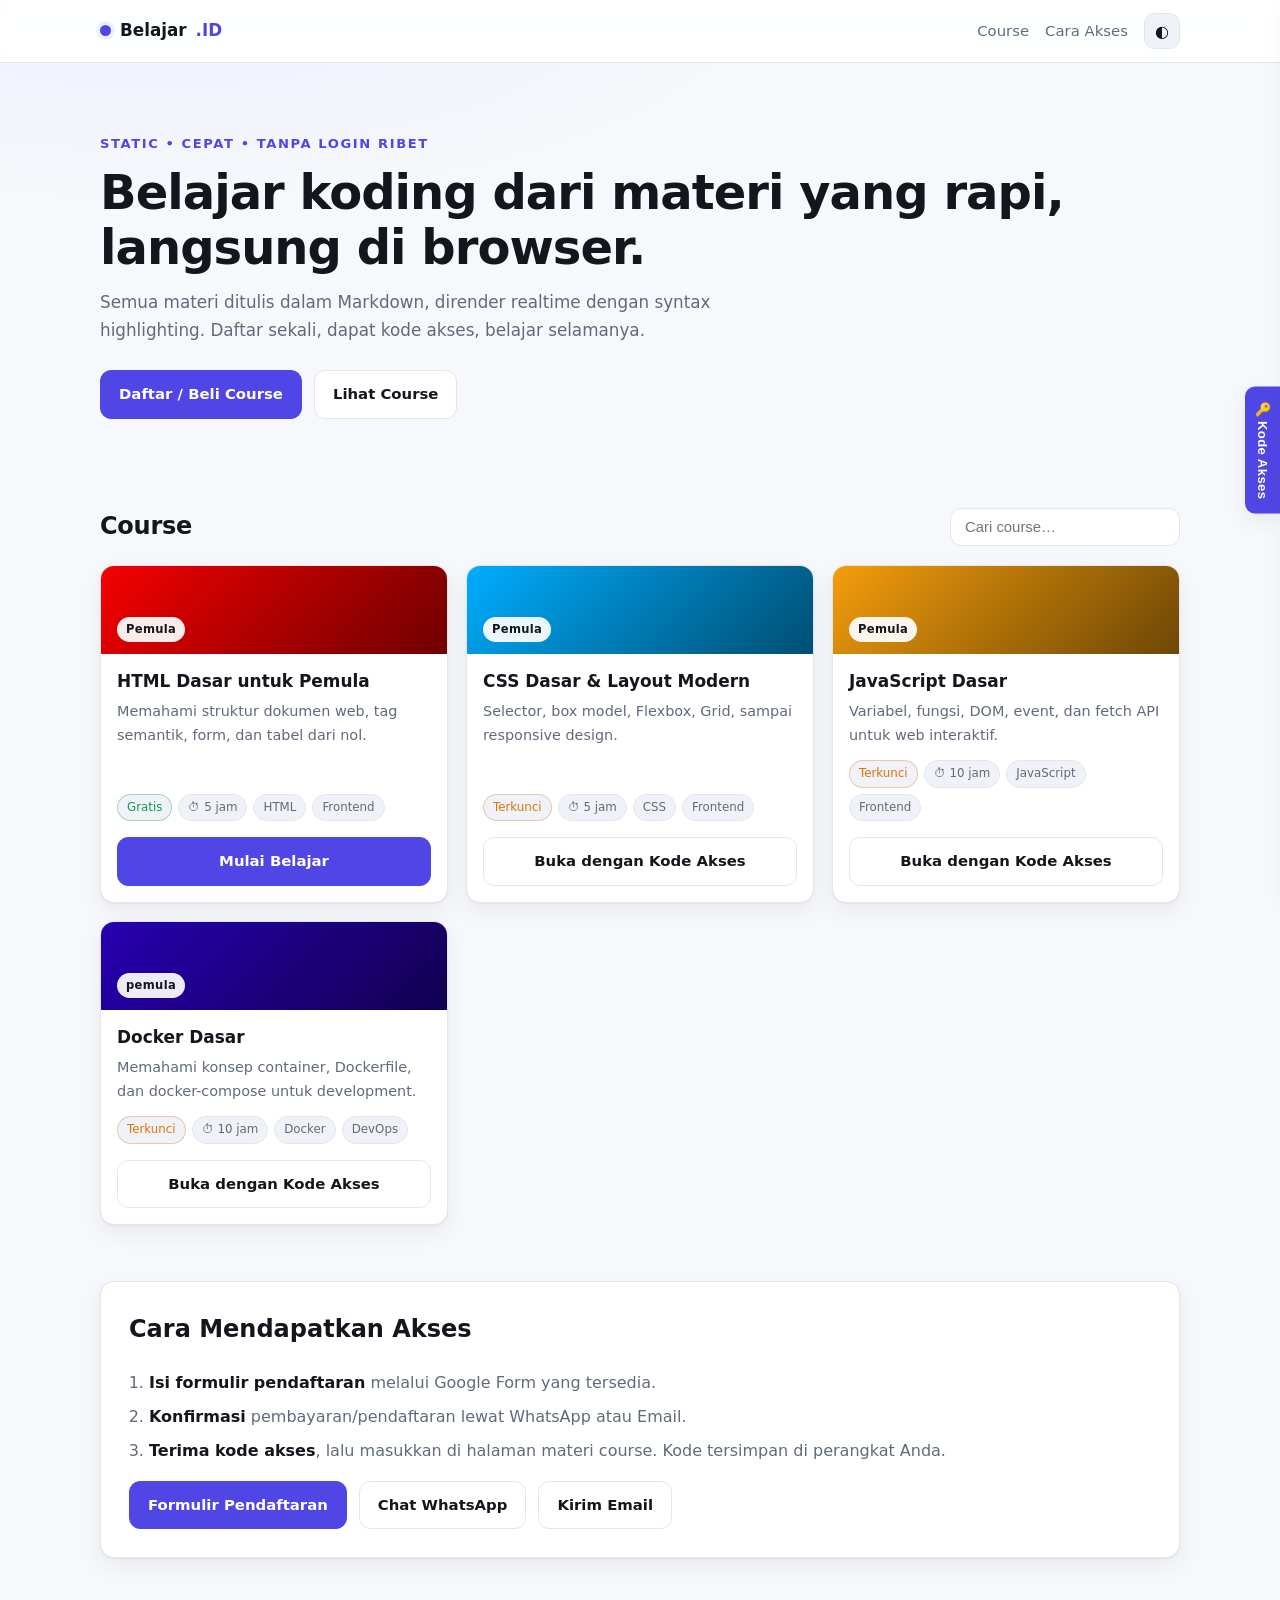
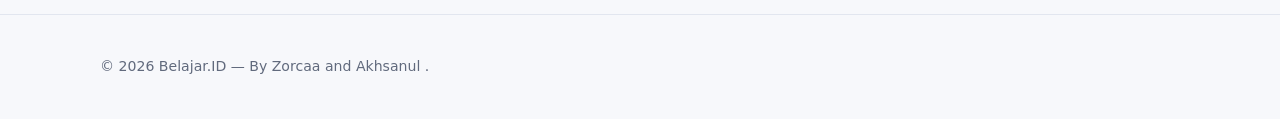
==== index.html @ d5399840 "update course manu" ====
<!DOCTYPE html>
<html lang="id">
<head>
<meta charset="UTF-8">
<meta name="viewport" content="width=device-width, initial-scale=1, viewport-fit=cover">
<title>Belajar.ID — Course</title>
<meta name="description" content="Platform belajar mandiri berbasis materi Markdown.">
<link rel="stylesheet" href="css/style.css">
</head>
<body>
<header class="topbar">
  <div class="wrap bar">
    <a class="brand" href="index.html"><span class="dot"></span> Belajar<b>.ID</b></a>
    <nav class="bar-nav">
      <a href="#katalog">Course</a>
      <a href="#cara">Cara Akses</a>
      <button id="themeBtn" class="ghost" title="Ganti tema">◐</button>
    </nav>
  </div>
</header>

<section class="hero">
  <div class="wrap">
    <p class="kicker">Static • Cepat • Tanpa Login Ribet</p>
    <h1>Belajar koding dari materi yang rapi, langsung di browser.</h1>
    <p class="lead">Semua materi ditulis dalam Markdown, dirender realtime dengan syntax highlighting. Daftar sekali, dapat kode akses, belajar selamanya.</p>
    <div class="hero-cta">
      <a class="btn primary" id="heroRegister" href="#" target="_blank" rel="noopener">Daftar / Beli Course</a>
      <a class="btn" href="#katalog">Lihat Course</a>
    </div>
  </div>
</section>

<main class="wrap">
  <section id="katalog">
    <div class="sec-head">
      <h2>Course</h2>
      <input id="search" class="search" type="search" placeholder="Cari course…" aria-label="Cari course">
    </div>
    <div id="grid" class="grid"></div>
    <p id="empty" class="empty" hidden>Tidak ada course yang cocok.</p>
  </section>

  <section id="cara" class="card-plain">
    <h2>Cara Mendapatkan Akses</h2>
    <ol class="steps">
      <li><b>Isi formulir pendaftaran</b> melalui Google Form yang tersedia.</li>
      <li><b>Konfirmasi</b> pembayaran/pendaftaran lewat WhatsApp atau Email.</li>
      <li><b>Terima kode akses</b>, lalu masukkan di halaman materi course. Kode tersimpan di perangkat Anda.</li>
    </ol>
    <div class="hero-cta">
      <a class="btn primary" id="ctaForm" href="#" target="_blank" rel="noopener">Formulir Pendaftaran</a>
      <a class="btn" id="ctaWa" href="#" target="_blank" rel="noopener">Chat WhatsApp</a>
      <a class="btn" id="ctaMail" href="#">Kirim Email</a>
    </div>
  </section>
</main>

<footer class="footer">
  <div class="wrap">
    <p>© <span id="yr"></span> Belajar.ID — By Zorcaa and Akhsanul .</p>
  </div>
</footer>

<script src="js/config.js"></script>
<script src="js/courses.js"></script>
<script src="js/app.js"></script>
<script src="js/access-config.js"></script>
<script src="js/widgets.js"></script>
</body>
</html>
---- css/style.css ----
/* ===== Token warna ===== */
:root{
  --bg:#f7f8fb; --surface:#ffffff; --surface-2:#f0f2f7; --border:#e2e6ef;
  --text:#14161d; --muted:#616a7d; --accent:#4f46e5; --accent-soft:#eef0ff;
  --radius:14px; --maxw:1120px;
  --shadow:0 1px 2px rgba(16,20,40,.06), 0 8px 24px rgba(16,20,40,.06);
  box-sizing:border-box;
  padding-top:env(safe-area-inset-top,0px);
}
html[data-theme="dark"]{
  --bg:#0e1017; --surface:#161a24; --surface-2:#1d2231; --border:#2a3142;
  --text:#e8ebf2; --muted:#9aa4ba; --accent:#818cf8; --accent-soft:#1e2340;
  --shadow:0 1px 2px rgba(0,0,0,.4), 0 8px 24px rgba(0,0,0,.35);
}
*,*::before,*::after{box-sizing:border-box}
html{scroll-behavior:smooth; scroll-padding-top:80px}
body{margin:0;background:var(--bg);color:var(--text);
  font:16px/1.65 "Inter",system-ui,-apple-system,"Segoe UI",Roboto,sans-serif;
  -webkit-font-smoothing:antialiased}
img{max-width:100%}
a{color:var(--accent);text-decoration:none}
.wrap{max-width:var(--maxw);margin:0 auto;padding:0 20px}
.muted{color:var(--muted)} .small{font-size:.86rem}

/* ===== Topbar ===== */
.topbar{position:sticky;top:env(safe-area-inset-top,0px);z-index:40;
  background:color-mix(in srgb,var(--surface) 88%,transparent);
  backdrop-filter:blur(10px);border-bottom:1px solid var(--border)}
.bar{display:flex;align-items:center;justify-content:space-between;height:62px;gap:12px}
.brand{display:flex;align-items:center;gap:9px;font-weight:700;color:var(--text);font-size:1.05rem}
.brand b{color:var(--accent)}
.dot{width:11px;height:11px;border-radius:50%;background:var(--accent);
  box-shadow:0 0 0 4px var(--accent-soft)}
.bar-nav{display:flex;align-items:center;gap:16px}
.bar-nav a{color:var(--muted);font-size:.93rem;font-weight:500}
.bar-nav a:hover{color:var(--text)}
.ghost{background:var(--surface-2);border:1px solid var(--border);color:var(--text);
  width:36px;height:36px;border-radius:10px;cursor:pointer;font-size:1rem}

/* ===== Hero ===== */
.hero{padding:70px 0 40px;background:
  radial-gradient(900px 320px at 12% -20%,var(--accent-soft),transparent 70%)}
.kicker{margin:0 0 10px;color:var(--accent);font-weight:600;font-size:.82rem;
  letter-spacing:.12em;text-transform:uppercase}
.hero h1{margin:0 0 14px;font-size:clamp(1.9rem,5vw,3rem);line-height:1.15;letter-spacing:-.02em}
.lead{max-width:60ch;color:var(--muted);font-size:1.05rem;margin:0 0 26px}
.hero-cta{display:flex;flex-wrap:wrap;gap:12px}

/* ===== Tombol ===== */
.btn{display:inline-flex;align-items:center;justify-content:center;gap:8px;
  padding:11px 18px;border-radius:11px;border:1px solid var(--border);
  background:var(--surface);color:var(--text);font-weight:600;font-size:.93rem;
  cursor:pointer;transition:transform .12s ease,border-color .12s ease}
.btn:hover{transform:translateY(-1px);border-color:var(--accent)}
.btn.primary{background:var(--accent);border-color:var(--accent);color:#fff}
.btn.block{width:100%}
.ghost-btn{background:transparent;color:var(--muted)}

/* ===== Katalog ===== */
.sec-head{display:flex;flex-wrap:wrap;gap:14px;align-items:center;
  justify-content:space-between;margin:48px 0 18px}
.sec-head h2{margin:0;font-size:1.5rem;letter-spacing:-.01em}
.search{padding:10px 14px;border-radius:11px;border:1px solid var(--border);
  background:var(--surface);color:var(--text);min-width:230px;font-size:.93rem}
.search:focus{outline:2px solid var(--accent);outline-offset:1px}
.grid{display:grid;gap:18px;grid-template-columns:repeat(auto-fill,minmax(280px,1fr))}
.card{background:var(--surface);border:1px solid var(--border);border-radius:var(--radius);
  overflow:hidden;display:flex;flex-direction:column;box-shadow:var(--shadow);
  transition:transform .15s ease,border-color .15s ease}
.card:hover{transform:translateY(-3px);border-color:var(--accent)}
.card-cover{height:88px;display:flex;align-items:flex-end;padding:12px 16px;
  background:linear-gradient(135deg,var(--c),color-mix(in srgb,var(--c) 45%,#000))}
.badge{background:rgba(255,255,255,.92);color:#14161d;font-size:.72rem;font-weight:700;
  padding:3px 9px;border-radius:999px;letter-spacing:.03em}
.card-body{padding:16px;display:flex;flex-direction:column;gap:8px;flex:1}
.card-body h3{margin:0;font-size:1.06rem;line-height:1.35}
.card-body p{margin:0;color:var(--muted);font-size:.9rem;flex:1}
.meta{display:flex;flex-wrap:wrap;gap:6px;margin-top:4px}
.chip{font-size:.74rem;padding:3px 9px;border-radius:999px;
  background:var(--surface-2);color:var(--muted);border:1px solid var(--border)}
.chip.open{color:#0f9d58;border-color:#0f9d5855}
.chip.lock{color:#d97706;border-color:#d9770655}
.card-foot{padding:0 16px 16px}
.card-plain{background:var(--surface);border:1px solid var(--border);border-radius:var(--radius);
  padding:28px;margin:56px 0;box-shadow:var(--shadow)}
.card-plain h2{margin-top:0}
.steps{color:var(--muted);padding-left:20px} .steps li{margin-bottom:8px}
.steps b{color:var(--text)}
.empty{text-align:center;color:var(--muted);padding:40px}
.footer{border-top:1px solid var(--border);padding:26px 0;color:var(--muted);font-size:.88rem;margin-top:40px}

/* ===== Gerbang akses ===== */
.gate{min-height:72vh;display:flex;align-items:center;justify-content:center;padding:40px 20px}
.gate-card{max-width:520px;width:100%;background:var(--surface);border:1px solid var(--border);
  border-radius:18px;padding:32px;box-shadow:var(--shadow);text-align:center}
.gate-card h1{margin:0 0 8px;font-size:1.6rem}
.gate-form{display:flex;gap:10px;margin:22px 0 8px;flex-wrap:wrap}
.gate-form input{flex:1;min-width:180px;padding:12px 14px;border-radius:11px;
  border:1px solid var(--border);background:var(--surface-2);color:var(--text);
  font-size:1rem;letter-spacing:.04em;text-align:center}
.gate-form input:focus{outline:2px solid var(--accent);outline-offset:1px}
.gate-msg{min-height:22px;margin:4px 0 14px;font-size:.9rem;font-weight:600}
.gate-msg.err{color:#dc2626} .gate-msg.ok{color:#0f9d58}
.gate-links{display:flex;flex-wrap:wrap;gap:10px;justify-content:center;
  padding-top:18px;border-top:1px solid var(--border);margin-bottom:14px}

/* ===== Layout reader ===== */
.layout{display:grid;grid-template-columns:288px minmax(0,1fr);
  max-width:var(--maxw);margin:0 auto;gap:0}
.sidebar{position:sticky;top:calc(62px + env(safe-area-inset-top,0px));
  height:calc(100vh - 62px);overflow-y:auto;padding:26px 20px;
  border-right:1px solid var(--border);display:flex;flex-direction:column;gap:18px}
.side-kicker{margin:0;font-size:.72rem;letter-spacing:.14em;text-transform:uppercase;color:var(--muted)}
.side-head h2{margin:4px 0 14px;font-size:1.05rem;line-height:1.35}
.progress{height:6px;border-radius:99px;background:var(--surface-2);overflow:hidden}
.progress span{display:block;height:100%;width:0;background:var(--accent);transition:width .2s}
.toc{display:flex;flex-direction:column;gap:2px;flex:1}
.toc a{padding:7px 11px;border-radius:9px;color:var(--muted);font-size:.9rem;
  border-left:2px solid transparent;line-height:1.4}
.toc a:hover{background:var(--surface-2);color:var(--text)}
.toc a.h3{padding-left:24px;font-size:.85rem}
.toc a.active{background:var(--accent-soft);color:var(--accent);
  border-left-color:var(--accent);font-weight:600}
.side-foot{display:flex;flex-direction:column;gap:8px}
.content{padding:34px 34px 70px;min-width:0}
.pager{display:flex;justify-content:space-between;gap:12px;margin-top:48px;
  padding-top:22px;border-top:1px solid var(--border)}
.scrim{display:none}

/* ===== Markdown ===== */
.markdown{max-width:76ch}
.markdown h1{font-size:clamp(1.7rem,4vw,2.3rem);letter-spacing:-.02em;margin:0 0 .4em;line-height:1.2}
.markdown h2{font-size:1.45rem;margin:2em 0 .6em;padding-bottom:.3em;border-bottom:1px solid var(--border)}
.markdown h3{font-size:1.15rem;margin:1.7em 0 .5em}
.markdown p,.markdown li{color:var(--text)}
.markdown li{margin:.35em 0}
.markdown blockquote{margin:1.4em 0;padding:2px 18px;border-left:3px solid var(--accent);
  background:var(--accent-soft);border-radius:0 10px 10px 0;color:var(--muted)}
.markdown code{font-family:ui-monospace,"SFMono-Regular",Menlo,Consolas,monospace;font-size:.88em}
.markdown :not(pre)>code{background:var(--surface-2);border:1px solid var(--border);
  padding:.12em .4em;border-radius:6px}
.markdown pre{background:#0d1117;border:1px solid var(--border);border-radius:12px;
  padding:16px 18px;overflow-x:auto;margin:1.3em 0}
.markdown pre code{background:none;border:0;padding:0;color:#e6edf3}
.markdown table{width:100%;border-collapse:collapse;margin:1.3em 0;display:block;overflow-x:auto}
.markdown th,.markdown td{border:1px solid var(--border);padding:9px 12px;text-align:left;font-size:.92rem}
.markdown th{background:var(--surface-2)}
.markdown hr{border:0;border-top:1px solid var(--border);margin:2.4em 0}
.markdown a{text-decoration:underline;text-underline-offset:3px}
.only-mobile{display:none}

/* ===== Responsif ===== */
@media (max-width:900px){
  .layout{grid-template-columns:1fr}
  .only-mobile{display:inline-flex;align-items:center;justify-content:center}
  .sidebar{position:fixed;top:0;left:0;bottom:0;width:282px;height:100dvh;z-index:60;
    background:var(--surface);transform:translateX(-102%);transition:transform .25s ease;
    padding-top:calc(24px + env(safe-area-inset-top,0px))}
  .sidebar.open{transform:none;box-shadow:0 0 40px rgba(0,0,0,.35)}
  .scrim.show{display:block;position:fixed;inset:0;background:rgba(6,8,15,.5);z-index:50}
  .content{padding:24px 20px 60px}
  .hero{padding:48px 0 26px}
  .sec-head{margin-top:32px}
  .search{width:100%}
}
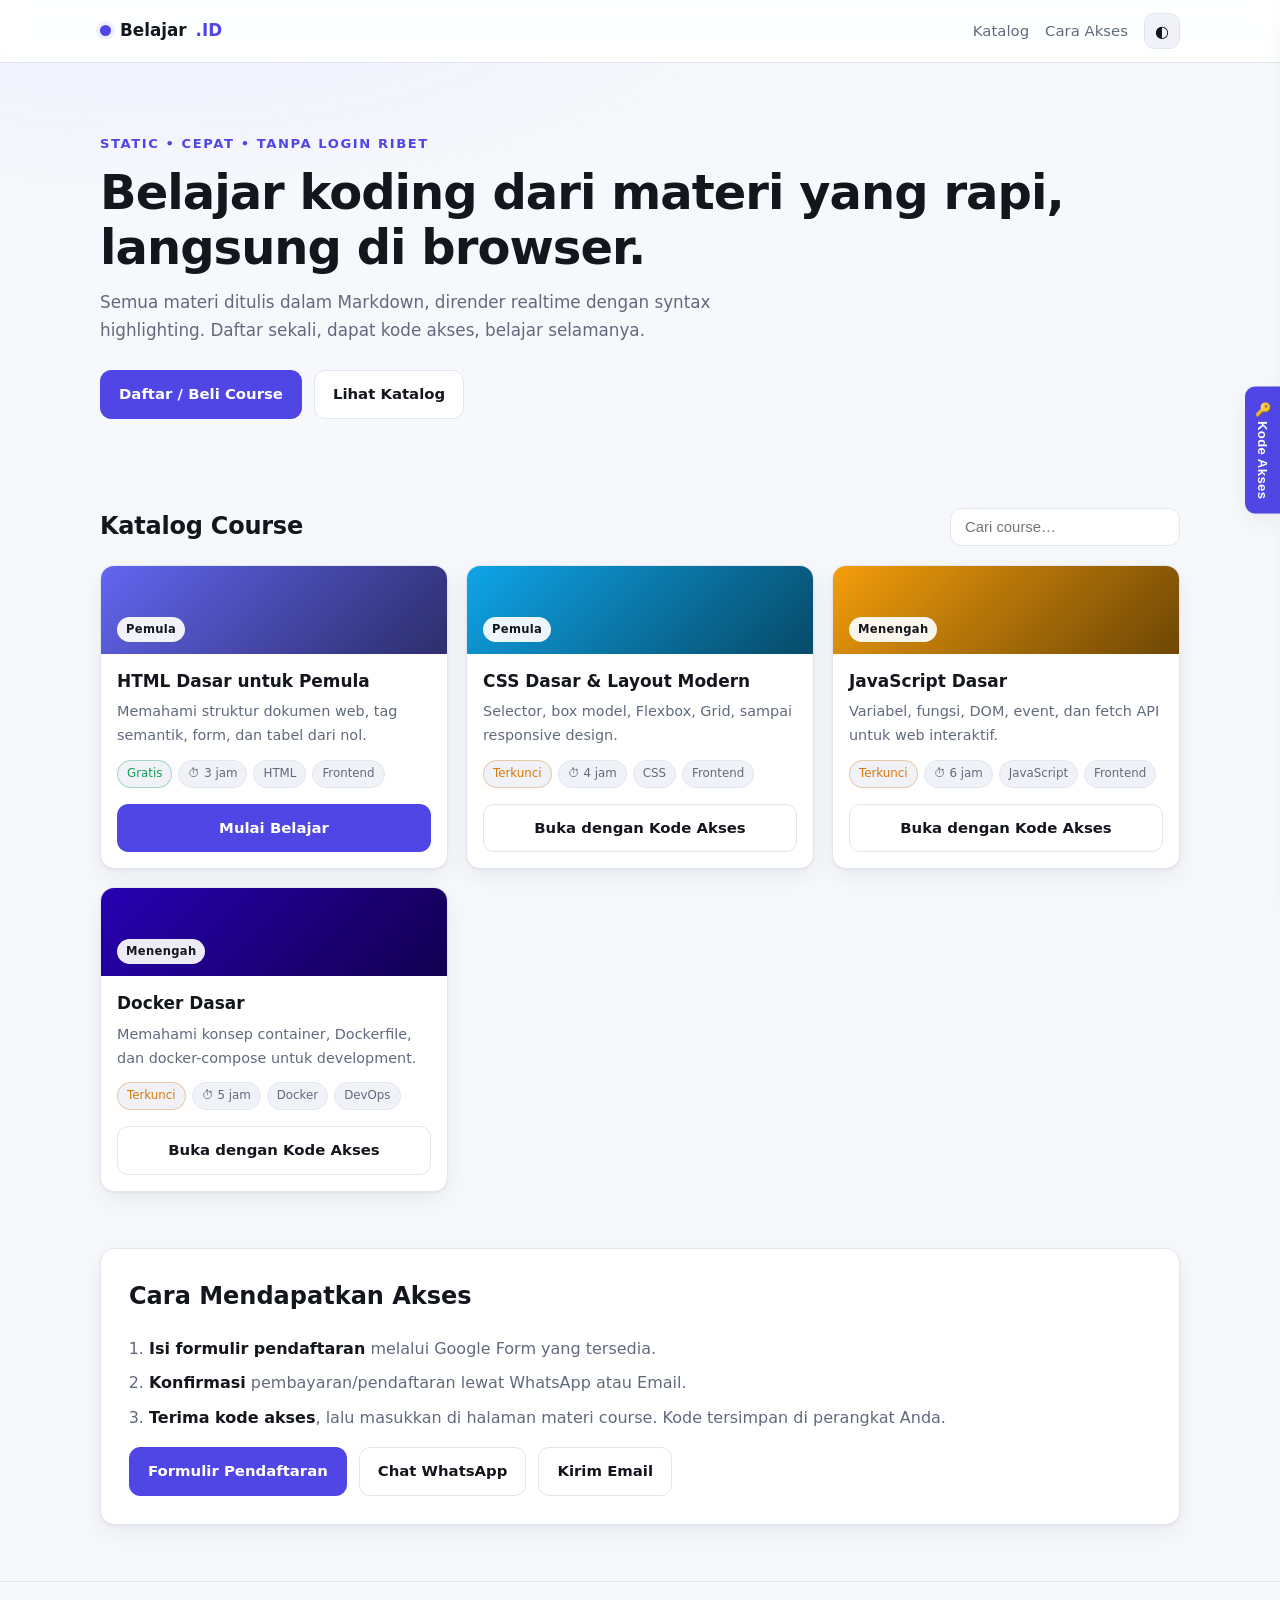
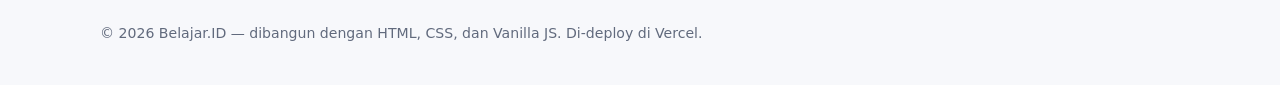
==== commit af74620c: "reset and fix web layout cleanly" ====
--- a/index.html
+++ b/index.html
@@ -3,7 +3,7 @@
 <head>
 <meta charset="UTF-8">
 <meta name="viewport" content="width=device-width, initial-scale=1, viewport-fit=cover">
-<title>Belajar.ID — Course</title>
+<title>Belajar.ID — Katalog Course</title>
 <meta name="description" content="Platform belajar mandiri berbasis materi Markdown.">
 <link rel="stylesheet" href="css/style.css">
 </head>
@@ -12,7 +12,7 @@
   <div class="wrap bar">
     <a class="brand" href="index.html"><span class="dot"></span> Belajar<b>.ID</b></a>
     <nav class="bar-nav">
-      <a href="#katalog">Course</a>
+      <a href="#katalog">Katalog</a>
       <a href="#cara">Cara Akses</a>
       <button id="themeBtn" class="ghost" title="Ganti tema">◐</button>
     </nav>
@@ -26,7 +26,7 @@
     <p class="lead">Semua materi ditulis dalam Markdown, dirender realtime dengan syntax highlighting. Daftar sekali, dapat kode akses, belajar selamanya.</p>
     <div class="hero-cta">
       <a class="btn primary" id="heroRegister" href="#" target="_blank" rel="noopener">Daftar / Beli Course</a>
-      <a class="btn" href="#katalog">Lihat Course</a>
+      <a class="btn" href="#katalog">Lihat Katalog</a>
     </div>
   </div>
 </section>
@@ -34,7 +34,7 @@
 <main class="wrap">
   <section id="katalog">
     <div class="sec-head">
-      <h2>Course</h2>
+      <h2>Katalog Course</h2>
       <input id="search" class="search" type="search" placeholder="Cari course…" aria-label="Cari course">
     </div>
     <div id="grid" class="grid"></div>
@@ -58,7 +58,7 @@
 
 <footer class="footer">
   <div class="wrap">
-    <p>© <span id="yr"></span> Belajar.ID — By Zorcaa and Akhsanul .</p>
+    <p>© <span id="yr"></span> Belajar.ID — dibangun dengan HTML, CSS, dan Vanilla JS. Di-deploy di Vercel.</p>
   </div>
 </footer>
 
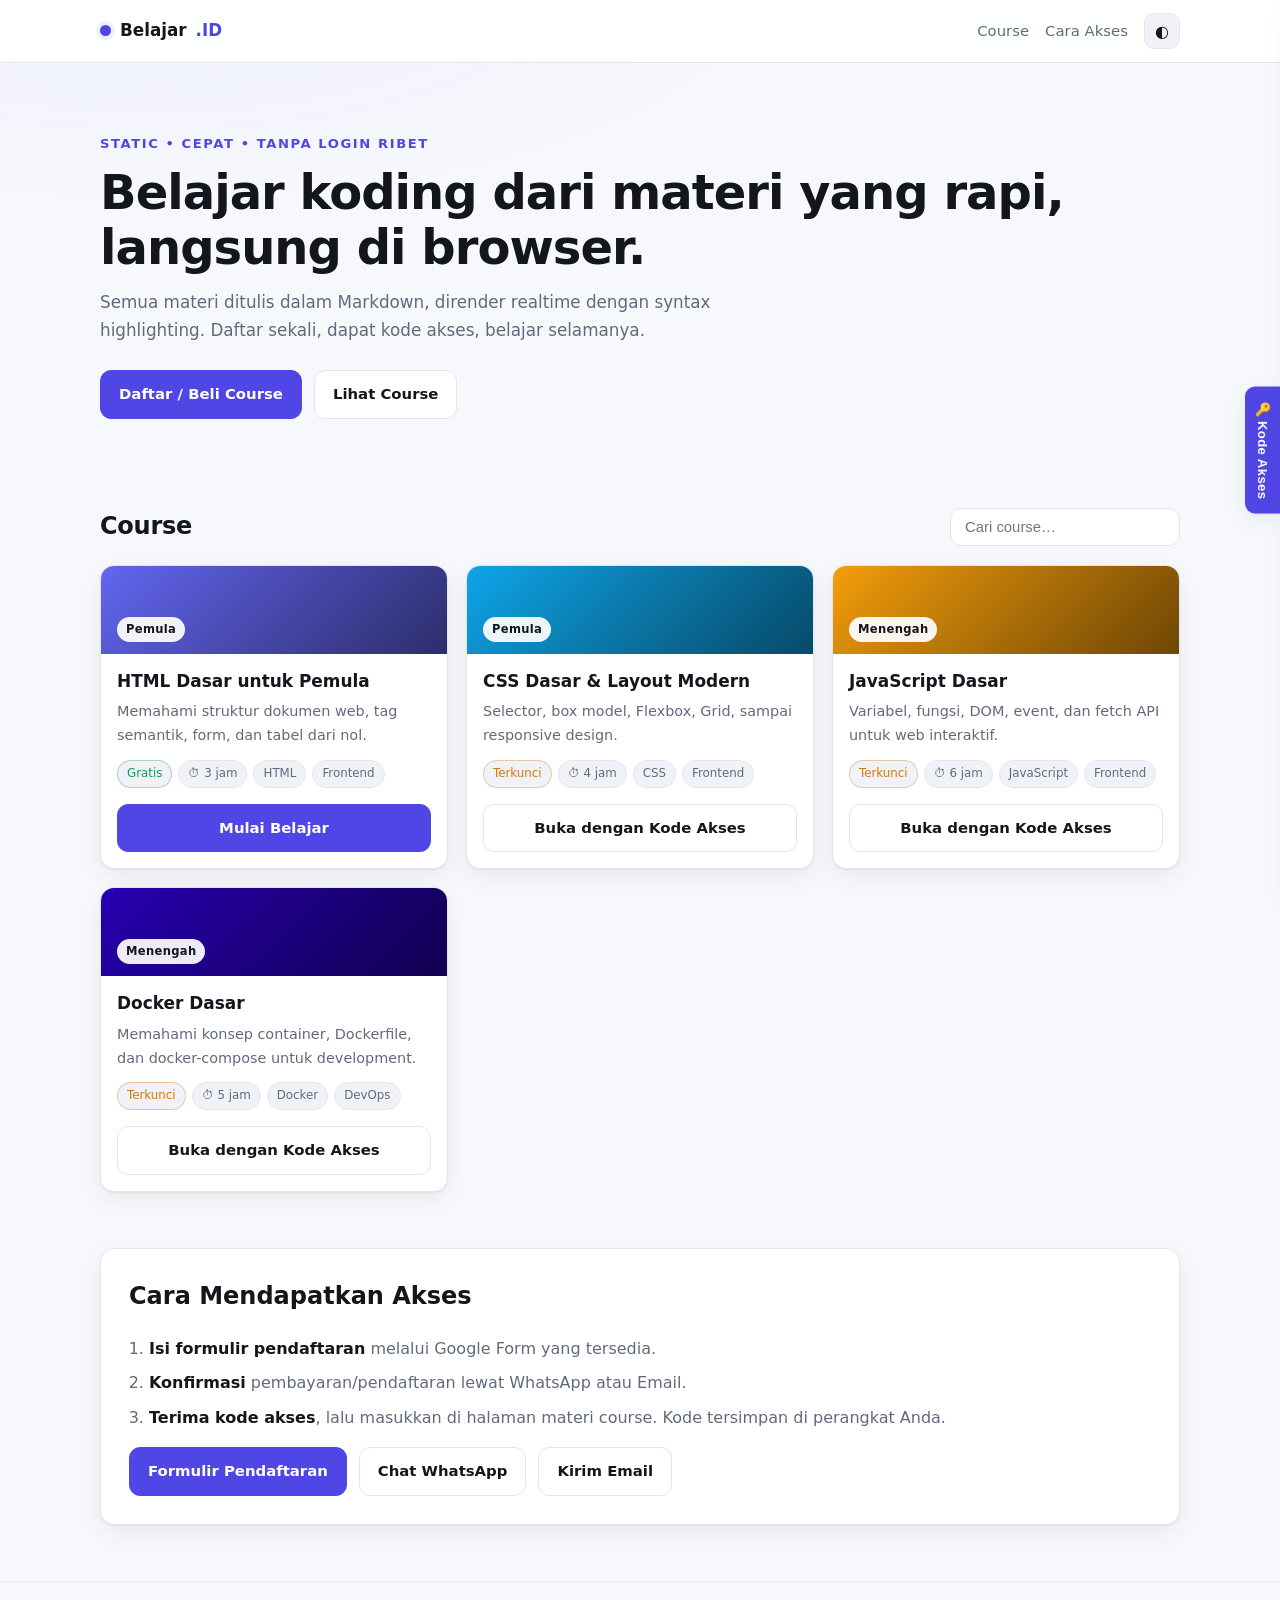
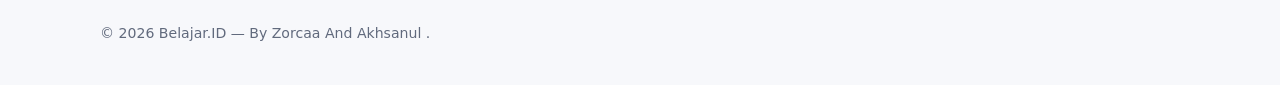
==== commit 701c829a: "reset and fix web layout name header" ====
--- a/index.html
+++ b/index.html
@@ -3,7 +3,7 @@
 <head>
 <meta charset="UTF-8">
 <meta name="viewport" content="width=device-width, initial-scale=1, viewport-fit=cover">
-<title>Belajar.ID — Katalog Course</title>
+<title>Belajar.ID — Courses</title>
 <meta name="description" content="Platform belajar mandiri berbasis materi Markdown.">
 <link rel="stylesheet" href="css/style.css">
 </head>
@@ -12,7 +12,7 @@
   <div class="wrap bar">
     <a class="brand" href="index.html"><span class="dot"></span> Belajar<b>.ID</b></a>
     <nav class="bar-nav">
-      <a href="#katalog">Katalog</a>
+      <a href="#katalog">Course</a>
       <a href="#cara">Cara Akses</a>
       <button id="themeBtn" class="ghost" title="Ganti tema">◐</button>
     </nav>
@@ -26,7 +26,7 @@
     <p class="lead">Semua materi ditulis dalam Markdown, dirender realtime dengan syntax highlighting. Daftar sekali, dapat kode akses, belajar selamanya.</p>
     <div class="hero-cta">
       <a class="btn primary" id="heroRegister" href="#" target="_blank" rel="noopener">Daftar / Beli Course</a>
-      <a class="btn" href="#katalog">Lihat Katalog</a>
+      <a class="btn" href="#katalog">Lihat Course</a>
     </div>
   </div>
 </section>
@@ -34,7 +34,7 @@
 <main class="wrap">
   <section id="katalog">
     <div class="sec-head">
-      <h2>Katalog Course</h2>
+      <h2>Course</h2>
       <input id="search" class="search" type="search" placeholder="Cari course…" aria-label="Cari course">
     </div>
     <div id="grid" class="grid"></div>
@@ -58,7 +58,7 @@
 
 <footer class="footer">
   <div class="wrap">
-    <p>© <span id="yr"></span> Belajar.ID — dibangun dengan HTML, CSS, dan Vanilla JS. Di-deploy di Vercel.</p>
+    <p>© <span id="yr"></span> Belajar.ID — By Zorcaa And Akhsanul .</p>
   </div>
 </footer>
 
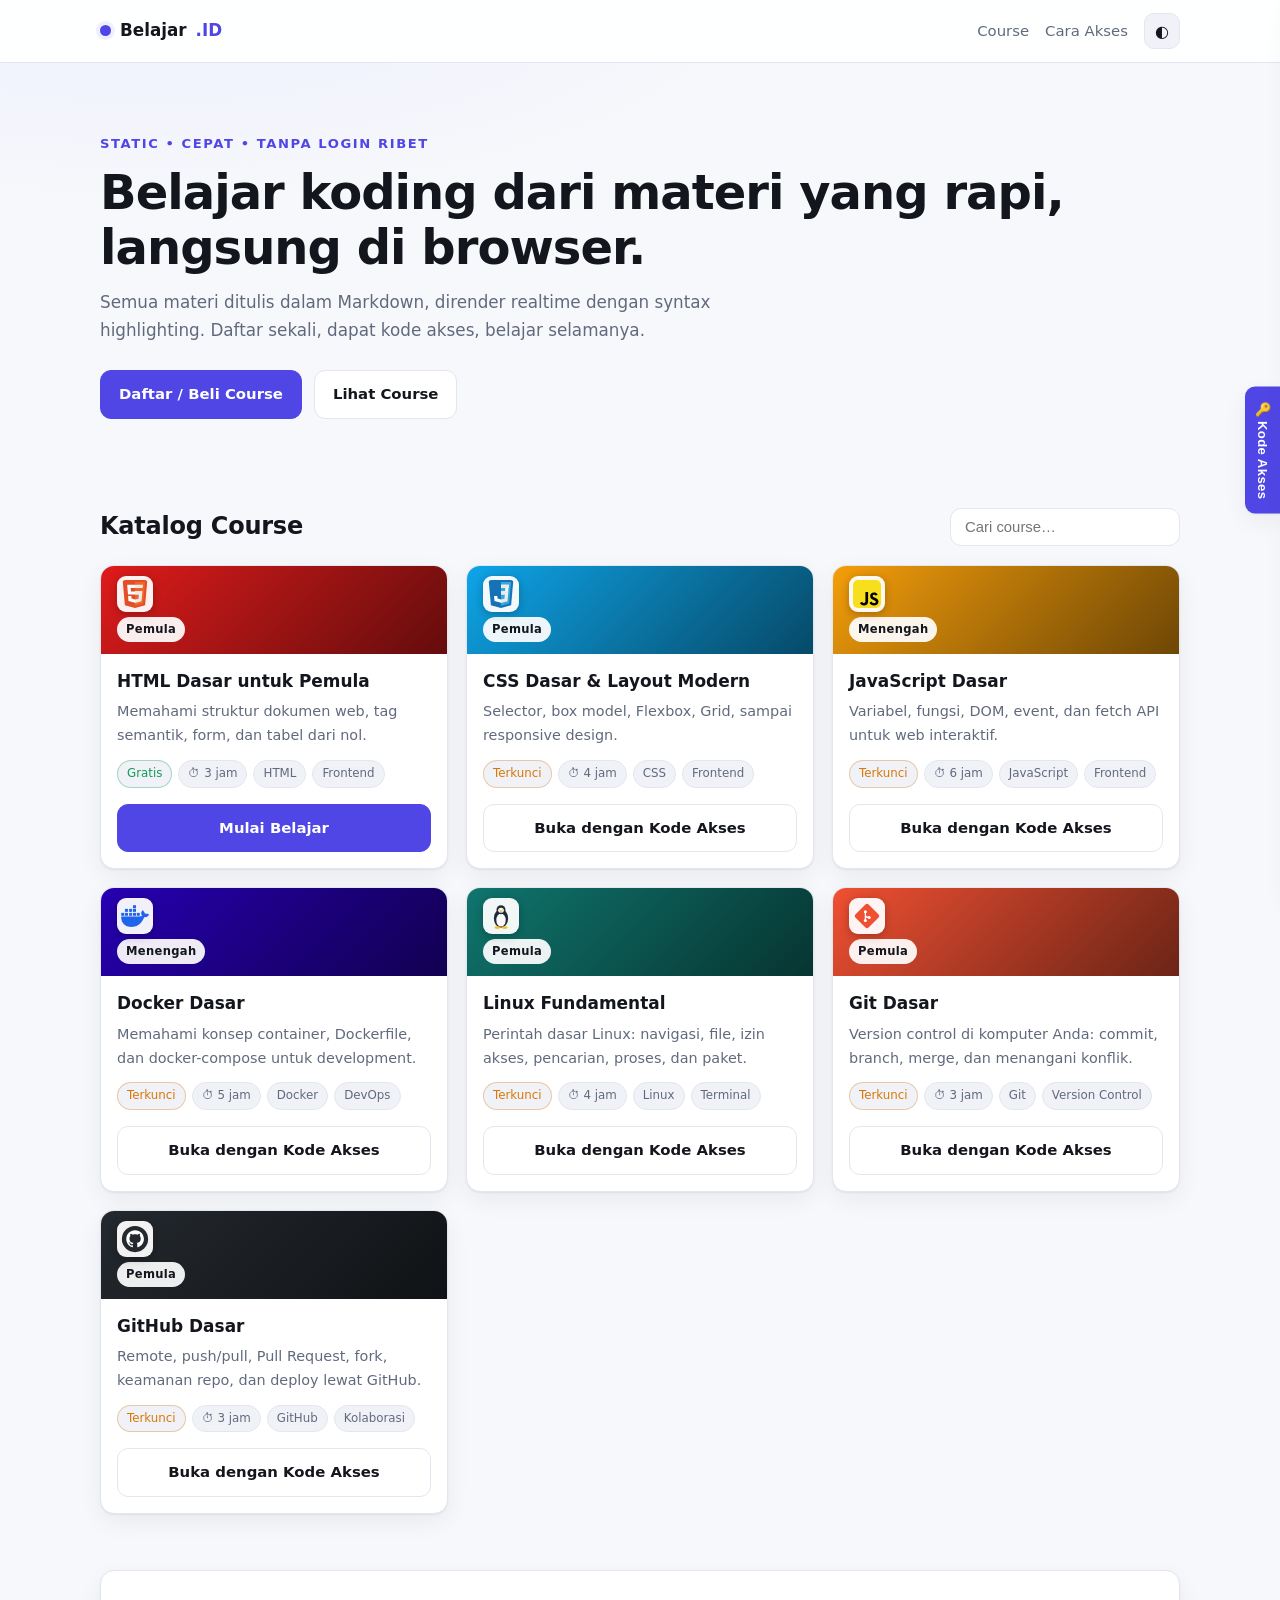
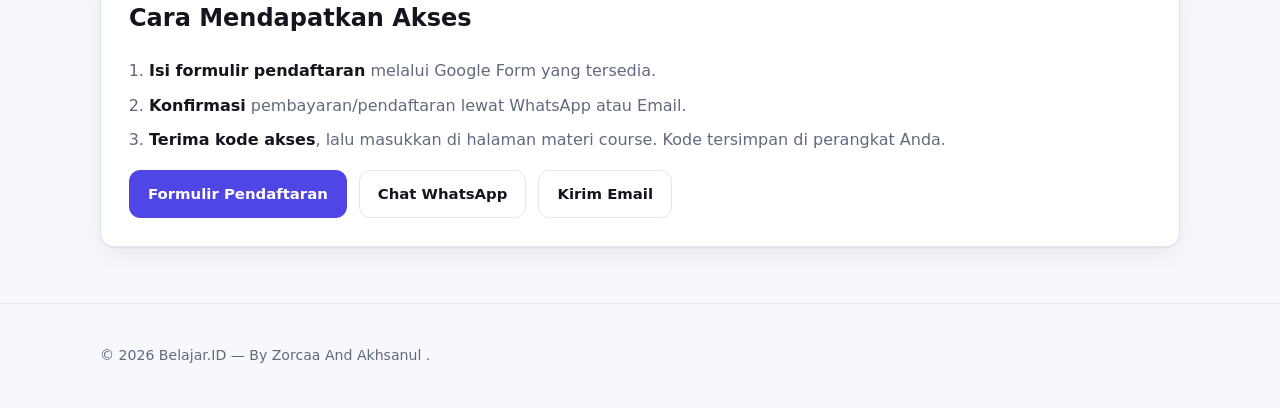
==== commit 8c4babaa: "update logo path to images folder" ====
--- a/index.html
+++ b/index.html
@@ -1,9 +1,10 @@
 <!DOCTYPE html>
 <html lang="id">
 <head>
+<link rel="icon" type="image/jpeg" href="images/logo.jpg">
 <meta charset="UTF-8">
 <meta name="viewport" content="width=device-width, initial-scale=1, viewport-fit=cover">
-<title>Belajar.ID — Courses</title>
+<title>Belajar.ID — Course</title>
 <meta name="description" content="Platform belajar mandiri berbasis materi Markdown.">
 <link rel="stylesheet" href="css/style.css">
 </head>
@@ -34,7 +35,7 @@
 <main class="wrap">
   <section id="katalog">
     <div class="sec-head">
-      <h2>Course</h2>
+      <h2>Katalog Course</h2>
       <input id="search" class="search" type="search" placeholder="Cari course…" aria-label="Cari course">
     </div>
     <div id="grid" class="grid"></div>
@@ -67,5 +68,6 @@
 <script src="js/app.js"></script>
 <script src="js/access-config.js"></script>
 <script src="js/widgets.js"></script>
+<script src="js/course-images.js"></script>
 </body>
 </html>
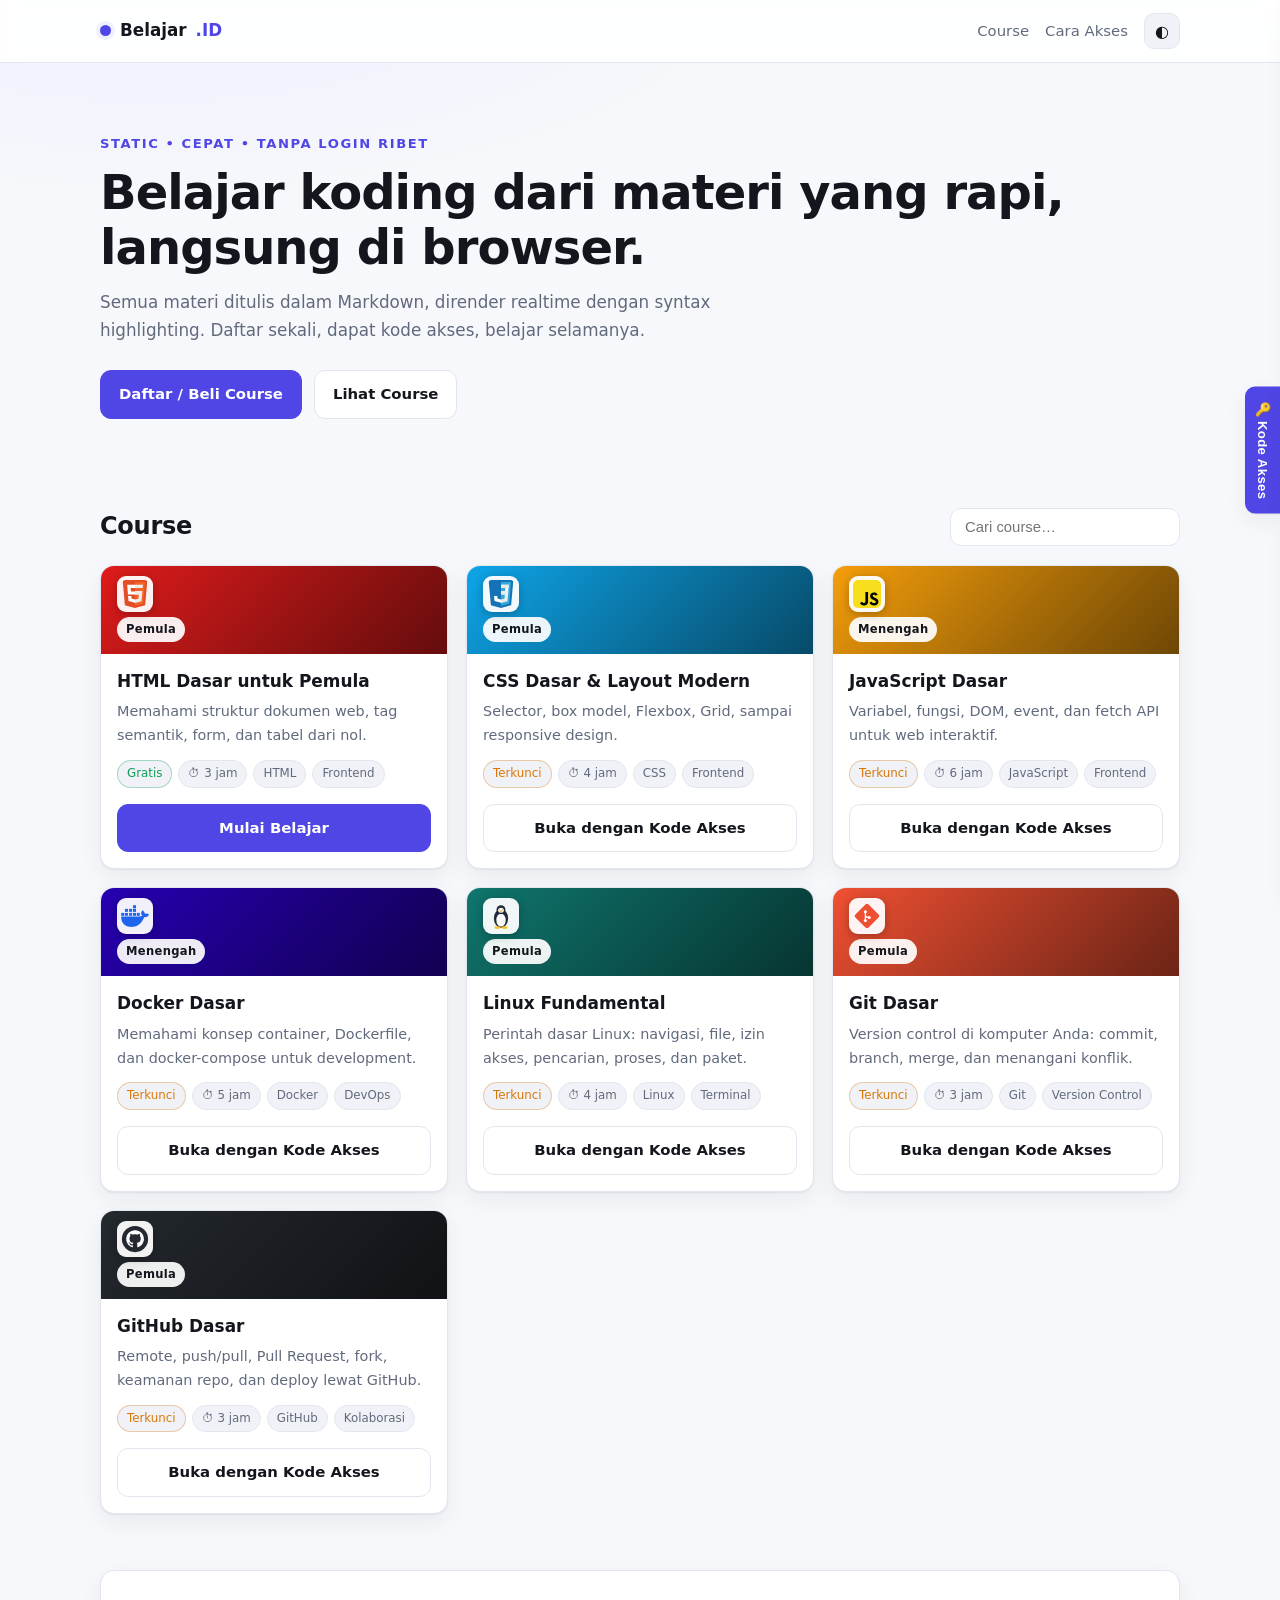
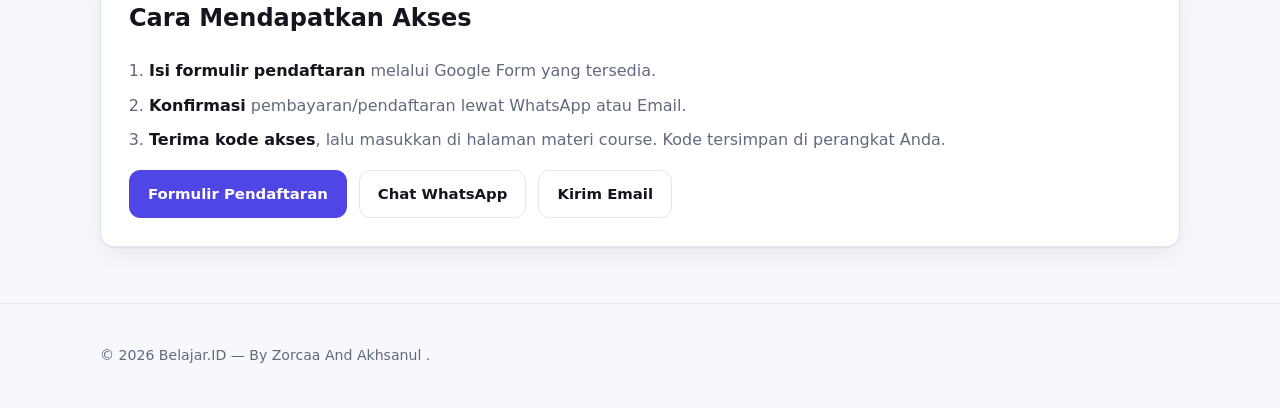
==== commit d1cfa3cd: "update logo path to images folder logo" ====
--- a/index.html
+++ b/index.html
@@ -1,7 +1,7 @@
 <!DOCTYPE html>
 <html lang="id">
 <head>
-<link rel="icon" type="image/jpeg" href="images/logo.jpg">
+<link rel="icon" type="image/jpeg" href="images/courses/logo.jpg">
 <meta charset="UTF-8">
 <meta name="viewport" content="width=device-width, initial-scale=1, viewport-fit=cover">
 <title>Belajar.ID — Course</title>
@@ -35,7 +35,7 @@
 <main class="wrap">
   <section id="katalog">
     <div class="sec-head">
-      <h2>Katalog Course</h2>
+      <h2>Course</h2>
       <input id="search" class="search" type="search" placeholder="Cari course…" aria-label="Cari course">
     </div>
     <div id="grid" class="grid"></div>
